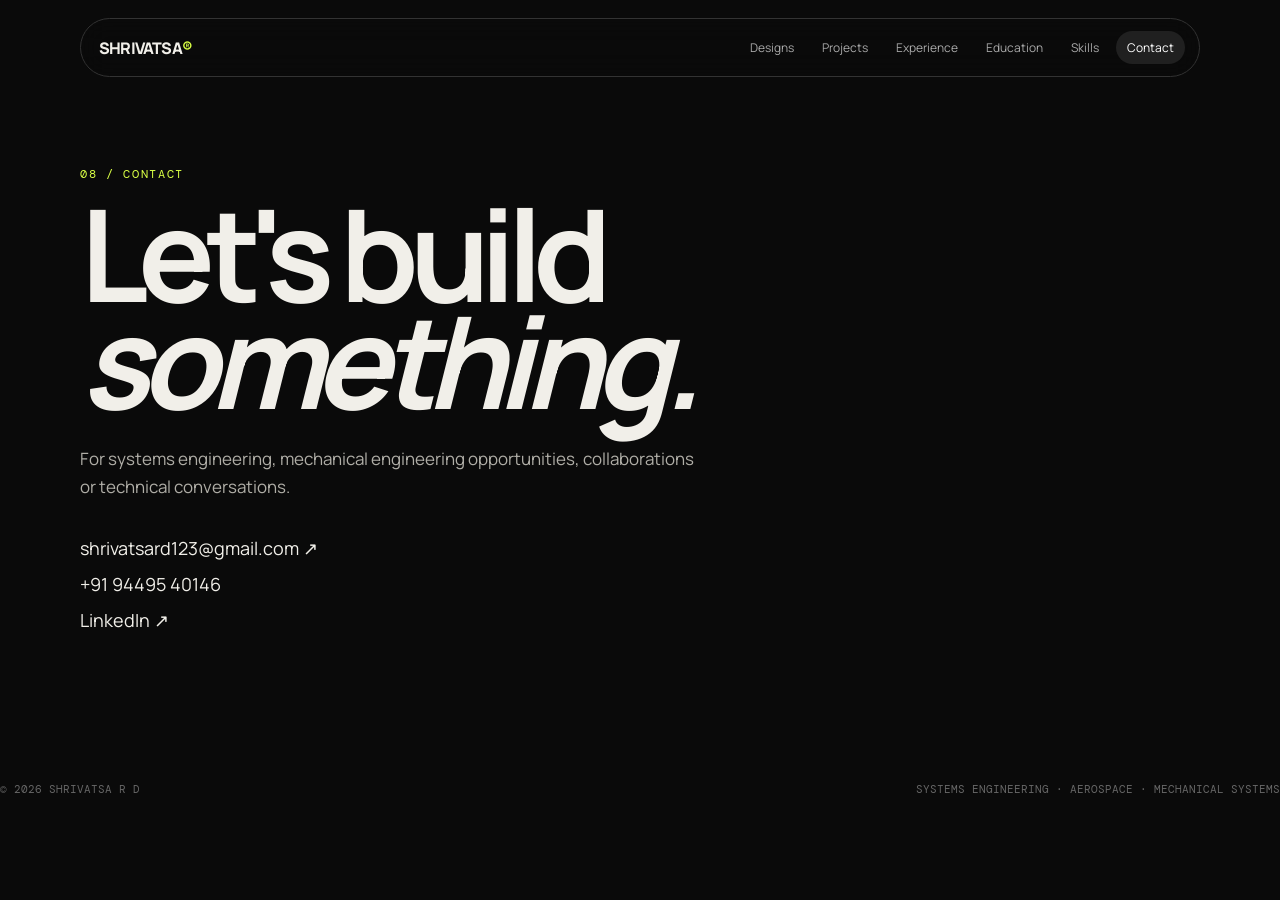
==== contact.html @ e2cd22c7 "Move portfolio files to repository root" ====
<!doctype html><html><head><meta charset="utf-8"><meta name="viewport" content="width=device-width,initial-scale=1"><title>Contact — Shrivatsa R D</title><link rel="stylesheet" href="css/style.css"></head><body><nav><a class="logo" href="index.html">SHRIVATSA<span>®</span></a><div class="links"><a href="designs.html">Designs</a><a href="projects.html">Projects</a><a href="experience.html">Experience</a><a href="education.html">Education</a><a href="skills.html">Skills</a><a href="contact.html">Contact</a></div></nav><main class="container"><section class="hero" style="min-height:78vh"><div><div class="kicker">08 / Contact</div><h1>Let's build<br><i>something.</i></h1><p>For systems engineering, mechanical engineering opportunities, collaborations or technical conversations.</p><div style="margin-top:35px;display:grid;gap:12px;font-size:18px"><a href="mailto:shrivatsard123@gmail.com">shrivatsard123@gmail.com ↗</a><a href="tel:+919449540146">+91 94495 40146</a><a href="https://www.linkedin.com/in/shrivatsa-rd-83b68a23a/" target="_blank">LinkedIn ↗</a></div></div></section></main><footer><span>© 2026 SHRIVATSA R D</span><span>SYSTEMS ENGINEERING · AEROSPACE · MECHANICAL SYSTEMS</span></footer><script src="js/main.js"></script></body></html>
---- css/style.css ----
@import url('https://fonts.googleapis.com/css2?family=DM+Mono:wght@300;400;500&family=Manrope:wght@400;500;600;700;800&display=swap');
:root{--bg:#0a0a0a;--fg:#f1efe9;--muted:#92908a;--line:#292929;--accent:#d9ff45}
*{box-sizing:border-box}html{scroll-behavior:smooth}body{margin:0;background:var(--bg);color:var(--fg);font-family:Manrope,Arial,sans-serif}a{color:inherit;text-decoration:none}img{max-width:100%;display:block}
nav{position:fixed;z-index:20;top:18px;left:50%;transform:translateX(-50%);width:min(1120px,calc(100% - 32px));display:flex;justify-content:space-between;align-items:center;padding:12px 14px 12px 18px;border:1px solid #333;background:#0a0a0acc;backdrop-filter:blur(14px);border-radius:999px}
.logo{font-weight:800;letter-spacing:-.05em}.logo span{color:var(--accent)}
.links{display:flex;gap:6px}.links a{font-size:12px;color:#aaa;padding:8px 11px;border-radius:999px}.links a:hover,.links a.active{background:#202020;color:#fff}
.container{width:min(1120px,calc(100% - 40px));margin:auto}.hero{min-height:92vh;display:grid;align-items:end;padding:150px 0 70px;position:relative;overflow:hidden}
.kicker{font:12px 'DM Mono',monospace;color:var(--accent);text-transform:uppercase;letter-spacing:.14em}.hero h1{font-size:clamp(56px,10vw,132px);line-height:.84;letter-spacing:-.075em;margin:18px 0 30px;max-width:1050px}.hero p{max-width:620px;color:#b0aea7;font-size:17px;line-height:1.65}
.grid2{display:grid;grid-template-columns:1.4fr .6fr;gap:80px}.section{padding:100px 0;border-top:1px solid var(--line)}.section h2{font-size:42px;letter-spacing:-.05em;margin:0 0 35px}.eyebrow{font:11px 'DM Mono';color:#777;text-transform:uppercase;letter-spacing:.15em}
.cards{display:grid;grid-template-columns:repeat(2,1fr);gap:14px}.card{border:1px solid var(--line);border-radius:24px;overflow:hidden;background:#101010;transition:.35s}.card:hover{transform:translateY(-7px);border-color:#555}.card .media{aspect-ratio:1.35;background:#161616;overflow:hidden}.card img{width:100%;height:100%;object-fit:cover;transition:.6s}.card:hover img{transform:scale(1.035)}.cardbody{padding:22px}.card h3{font-size:22px;margin:0 0 9px;letter-spacing:-.035em}.card p{margin:0;color:#85837d;font-size:13px;line-height:1.6}.tags{display:flex;flex-wrap:wrap;gap:7px;margin-top:16px}.tag{font:10px 'DM Mono';border:1px solid #333;padding:6px 8px;border-radius:999px;color:#aaa}
.list{display:grid;gap:0}.row{display:grid;grid-template-columns:170px 1fr;gap:30px;padding:28px 0;border-top:1px solid var(--line)}.row:first-child{border-top:0}.date{font:11px 'DM Mono';color:#777}.row h3{margin:0 0 8px;font-size:21px}.row h4{margin:0 0 15px;color:#aaa;font-weight:500}.row ul{margin:0;padding-left:18px;color:#9a9891;line-height:1.75;font-size:14px}
.skillgrid{display:grid;grid-template-columns:repeat(3,1fr);gap:1px;background:var(--line);border:1px solid var(--line)}.skill{background:var(--bg);padding:25px}.skill b{display:block;margin-bottom:8px}.skill small{color:#777}
footer{padding:80px 0 35px;color:#666;font:11px 'DM Mono';display:flex;justify-content:space-between}
.design-stage{position:relative;height:690px;margin-top:30px;overflow:hidden;border:1px solid var(--line);border-radius:30px;background:radial-gradient(circle at 50% 50%,#191919,#090909 65%)}.design-stage:before{content:"";position:absolute;inset:0;background-image:linear-gradient(#ffffff08 1px,transparent 1px),linear-gradient(90deg,#ffffff08 1px,transparent 1px);background-size:60px 60px;mask-image:linear-gradient(to bottom,transparent,#000 20%,#000 80%,transparent)}
.design-slide{position:absolute;inset:6%;display:flex;align-items:center;justify-content:center;opacity:0;transform:translateY(70px) scale(.86) rotate(-2deg);transition:opacity .7s,transform .8s}.design-slide.active{opacity:1;transform:translateY(0) scale(1) rotate(0)}.design-slide img{max-height:82%;max-width:86%;object-fit:contain;filter:drop-shadow(0 30px 40px #000)}.design-label{position:absolute;left:28px;bottom:25px;font:12px 'DM Mono';color:#888}.design-counter{position:absolute;right:28px;top:25px;font:11px 'DM Mono';color:#777}
.project-hero{padding:160px 0 70px}.project-hero h1{font-size:clamp(45px,7vw,90px);line-height:.9;letter-spacing:-.065em;max-width:900px;margin:15px 0}.meta{display:flex;gap:9px;flex-wrap:wrap;margin:25px 0}.project-content{display:grid;grid-template-columns:1fr 1.6fr;gap:80px;padding-bottom:100px}.project-content .copy{color:#a5a29b;line-height:1.8;font-size:15px}.project-content h2{color:#fff;font-size:14px;text-transform:uppercase;letter-spacing:.1em;margin-top:38px}.project-images{display:grid;gap:14px}.project-images img{width:100%;border-radius:18px;background:#111}
.back{font:11px 'DM Mono';color:#777}.metric{font-size:38px;letter-spacing:-.05em;color:var(--accent);font-weight:700}.metriclabel{font-size:12px;color:#777;margin-top:4px}
@media(max-width:760px){nav{top:10px}.links a{display:none}.links a:nth-child(2),.links a:nth-child(4){display:block}.hero{min-height:82vh;padding-top:120px}.hero h1{font-size:64px}.grid2,.project-content{grid-template-columns:1fr;gap:35px}.cards{grid-template-columns:1fr}.row{grid-template-columns:1fr;gap:8px}.skillgrid{grid-template-columns:1fr 1fr}.design-stage{height:500px}footer{display:block;line-height:2}.section{padding:70px 0}}

/* Home hub */
.home-hub{width:min(1180px,calc(100% - 40px))}.home-intro{min-height:88vh;padding:170px 0 75px;display:flex;flex-direction:column;justify-content:flex-end}.home-intro h1{font-size:clamp(76px,13vw,175px);line-height:.78;letter-spacing:-.09em;margin:22px 0 35px}.home-intro h1 i{font-weight:400}.home-intro p{max-width:590px;color:#aaa;font-size:17px;line-height:1.65;margin:0}.scroll-note{margin-top:65px;font:10px 'DM Mono';letter-spacing:.16em;color:#777}.scroll-note span{color:var(--accent);font-size:17px;margin-left:8px}.hub-section{padding:90px 0 120px;border-top:1px solid var(--line)}.hub-heading{display:flex;justify-content:space-between;align-items:center;margin-bottom:22px}.hub-caption{font:10px 'DM Mono';color:#555;text-transform:uppercase;letter-spacing:.12em}.hub-grid{display:grid;grid-template-columns:repeat(2,1fr);gap:12px}.hub-card{min-height:285px;border:1px solid var(--line);border-radius:26px;background:#0e0e0e;padding:25px;display:flex;flex-direction:column;justify-content:space-between;position:relative;overflow:hidden;transition:transform .45s cubic-bezier(.2,.8,.2,1),border-color .3s,background .3s}.hub-card:hover{transform:translateY(-7px);border-color:#505050;background:#141414}.hub-card::after{content:"";position:absolute;width:190px;height:190px;border-radius:50%;right:-75px;bottom:-85px;background:var(--accent);opacity:0;filter:blur(35px);transition:.5s}.hub-card:hover::after{opacity:.08}.hub-card-large{grid-row:span 2;min-height:582px}.hub-index{font:10px 'DM Mono';color:#555}.hub-label{font:10px 'DM Mono';color:var(--accent);text-transform:uppercase;letter-spacing:.13em}.hub-card h2{font-size:clamp(35px,4.4vw,62px);line-height:.9;letter-spacing:-.06em;margin:12px 0 18px}.hub-card h2 i{font-weight:400}.hub-card p{max-width:330px;color:#777;font-size:13px;line-height:1.6;margin:0}.hub-arrow{position:absolute;right:24px;bottom:21px;font-size:24px;color:#666;transition:.3s}.hub-card:hover .hub-arrow{color:var(--accent);transform:translate(3px,-3px)}.hub-design{background:linear-gradient(145deg,#101010,#0b0b0b)}.hub-contact{background:#111}.home-end{display:flex;justify-content:space-between;padding:25px 0 45px;border-top:1px solid var(--line);font:10px 'DM Mono';color:#555;letter-spacing:.08em}
@media(max-width:760px){.profile-snapshot{grid-template-columns:1fr 1fr}.snapshot-item:nth-child(2){border-right:0}.snapshot-item:nth-child(3){border-top:1px solid var(--line)}.snapshot-item:nth-child(4){border-top:1px solid var(--line)}.snapshot-item.age-readout{border-left:1px solid var(--line);}.home-intro{min-height:80vh;padding-top:120px}.home-intro h1{font-size:76px}.home-intro p{font-size:15px}.hub-grid{grid-template-columns:1fr}.hub-card-large{grid-row:auto;min-height:400px}.hub-card{min-height:250px}.home-end{display:block;line-height:2}.home-end span{display:block}}

/* Systems-oriented home / profile */
.home-intro{min-height:100vh;padding:150px 0 85px;display:grid;grid-template-columns:minmax(300px,.72fr) minmax(0,1.28fr);gap:70px;align-items:end;position:relative;overflow:hidden}
.intro-visual{position:relative;align-self:stretch;display:flex;align-items:flex-end;justify-content:center;padding-bottom:8px}.portrait-frame{width:min(390px,100%);aspect-ratio:4/5;overflow:hidden;border-radius:190px 190px 24px 24px;border:1px solid #333;background:#121212;box-shadow:0 35px 100px #000;transform:rotate(-2deg);position:relative}.portrait-frame:after{content:"";position:absolute;inset:0;background:linear-gradient(145deg,transparent 45%,#d9ff4512);pointer-events:none}.portrait-frame img{width:100%;height:100%;object-fit:cover;object-position:center 35%;filter:saturate(.82) contrast(1.05)}.portrait-note{position:absolute;bottom:2px;right:8%;font:10px 'DM Mono';letter-spacing:.15em;color:#666;transform:rotate(-2deg)}
.intro-copy{padding-bottom:10px}.home-intro h1{font-size:clamp(72px,10vw,150px);line-height:.79;letter-spacing:-.09em;margin:20px 0 30px}.home-intro h1 i{font-weight:400}.intro-lead{max-width:700px!important;color:#d2d0ca!important;font-size:20px!important;line-height:1.55!important;margin:0 0 18px!important}.intro-detail{max-width:690px;color:#85837d;font-size:14px;line-height:1.8;margin:0}.intro-meta{display:flex;gap:22px;flex-wrap:wrap;margin-top:34px;font:10px 'DM Mono';letter-spacing:.12em;color:#5e5c57}.intro-meta span:first-child{color:var(--accent)}
.page-intro{color:#999;max-width:680px;line-height:1.75;font-size:15px}.hub-section{padding-top:70px}.hub-card-large{background:linear-gradient(135deg,#111,#0c0c0c)}

/* NH90 interactive case study */
.nh90-feature{display:grid;grid-template-columns:.82fr 1.18fr;gap:55px;align-items:stretch;padding-bottom:95px}.nh90-copy{padding:25px 0}.nh90-copy h2{font-size:clamp(34px,4vw,58px);line-height:.98;letter-spacing:-.055em;margin:18px 0 25px}.nh90-copy p{color:#999;line-height:1.8;font-size:15px}.nh90-copy strong{color:#ddd;font-weight:600}.nh90-statrow{display:grid;grid-template-columns:repeat(3,1fr);gap:1px;margin-top:38px;border:1px solid var(--line);background:var(--line)}.nh90-statrow div{background:#0c0c0c;padding:18px}.nh90-statrow b{display:block;font:20px 'DM Mono';color:var(--accent);margin-bottom:7px}.nh90-statrow span{font-size:10px;color:#666;text-transform:uppercase;letter-spacing:.08em}
.nh90-gallery{position:relative;min-height:620px;border:1px solid #292929;border-radius:28px;background:radial-gradient(circle at 50% 45%,#1b1b1b,#090909 68%);overflow:hidden}.nh90-gallery:before{content:"";position:absolute;inset:0;background-image:linear-gradient(#ffffff08 1px,transparent 1px),linear-gradient(90deg,#ffffff08 1px,transparent 1px);background-size:55px 55px;mask-image:linear-gradient(to bottom,transparent,#000 18%,#000 82%,transparent)}.gallery-track{position:absolute;inset:0}.gallery-slide{position:absolute;inset:45px 50px 75px;display:flex;align-items:center;justify-content:center;opacity:0;transform:translateX(50px) scale(.94);transition:opacity .45s ease,transform .55s cubic-bezier(.2,.8,.2,1);pointer-events:none;margin:0}.gallery-slide.active{opacity:1;transform:translateX(0) scale(1);pointer-events:auto}.gallery-slide img{max-width:100%;max-height:100%;width:auto;height:auto;object-fit:contain;filter:drop-shadow(0 30px 35px #000)}.gallery-prev,.gallery-next{position:absolute;top:50%;transform:translateY(-50%);width:44px;height:44px;border:1px solid #3a3a3a;border-radius:50%;background:#0d0d0ddd;color:#eee;cursor:pointer;font-size:18px;z-index:3}.gallery-prev{left:18px}.gallery-next{right:18px}.gallery-prev:hover,.gallery-next:hover{border-color:#aaa;color:var(--accent)}.gallery-ui{position:absolute;left:24px;right:24px;bottom:20px;display:flex;justify-content:space-between;align-items:center;z-index:4}.gallery-count{font:10px 'DM Mono';color:#777}.gallery-dots{display:flex;gap:6px}.gallery-dots button{width:28px;height:3px;border:0;background:#333;padding:0;cursor:pointer}.gallery-dots button.active{background:var(--accent)}
.nh90-detail-grid{display:grid;grid-template-columns:.75fr 1.25fr;gap:90px}.nh90-detail-grid h2{font-size:clamp(32px,4vw,52px);line-height:1;letter-spacing:-.055em}.detail-copy{display:grid;grid-template-columns:1fr 1fr;gap:38px 45px}.detail-block{border-top:1px solid var(--line);padding-top:17px}.detail-block span{font:10px 'DM Mono';color:var(--accent);letter-spacing:.12em}.detail-block p{color:#888;font-size:13px;line-height:1.75;margin:12px 0 0}.process-flow{display:flex;align-items:center;justify-content:space-between;gap:12px;flex-wrap:wrap;margin-top:30px;padding:24px;border:1px solid var(--line);border-radius:18px;background:#0d0d0d;font:11px 'DM Mono';color:#999}.process-flow i{color:var(--accent);font-style:normal}.process-flow span{white-space:nowrap}

/* Design archive + modal */
.design-grid{display:grid;grid-template-columns:repeat(2,1fr);gap:14px;padding-bottom:100px}.design-card{appearance:none;text-align:left;color:inherit;font:inherit;border:1px solid var(--line);border-radius:26px;overflow:hidden;background:#0e0e0e;padding:0;cursor:pointer;position:relative;min-height:470px;display:flex;flex-direction:column;justify-content:flex-end;transition:transform .45s cubic-bezier(.2,.8,.2,1),border-color .3s}.design-card:hover{transform:translateY(-8px);border-color:#555}.design-card-wide{grid-column:1/-1;min-height:570px}.design-card img{position:absolute;inset:0;width:100%;height:100%;object-fit:contain;padding:25px;transition:transform .7s cubic-bezier(.2,.8,.2,1),filter .5s}.design-card:after{content:"";position:absolute;inset:45% 0 0;background:linear-gradient(transparent,#070707 80%)}.design-card:hover img{transform:scale(1.04) rotate(-1deg);filter:drop-shadow(0 25px 25px #000)}.design-card>div,.design-card>b,.design-no{position:relative;z-index:2}.design-card>div{padding:28px}.design-card>div span{font:10px 'DM Mono';color:var(--accent);letter-spacing:.12em}.design-card h2{font-size:clamp(28px,4vw,48px);line-height:.95;letter-spacing:-.06em;margin:10px 0 8px}.design-card p{margin:0;color:#777;font-size:12px}.design-card>b{position:absolute;right:25px;bottom:29px;font:10px 'DM Mono';color:#aaa}.design-no{position:absolute;left:25px;top:22px;font:10px 'DM Mono';color:#666}
.design-modal{position:fixed;inset:0;z-index:50;display:none;align-items:center;justify-content:center;padding:24px}.design-modal.open{display:flex}.modal-backdrop{position:absolute;inset:0;background:#000c;backdrop-filter:blur(18px)}.modal-panel{position:relative;z-index:2;width:min(1200px,100%);height:min(760px,90vh);display:grid;grid-template-columns:.42fr 1.58fr;border:1px solid #333;border-radius:30px;background:#0b0b0b;overflow:hidden;box-shadow:0 40px 120px #000}.modal-copy{padding:45px;display:flex;flex-direction:column;justify-content:flex-end;border-right:1px solid var(--line)}.modal-copy h2{font-size:clamp(35px,4vw,62px);line-height:.9;letter-spacing:-.06em;margin:12px 0 20px}.modal-copy p{color:#888;line-height:1.7;font-size:13px;margin:0 0 35px}.modal-count{font:11px 'DM Mono';color:#666}.modal-gallery{position:relative;display:flex;align-items:center;justify-content:center;background:radial-gradient(circle at center,#1a1a1a,#080808 70%);overflow:hidden}.modal-gallery img{max-width:88%;max-height:82%;object-fit:contain;filter:drop-shadow(0 35px 45px #000);transition:opacity .25s,transform .35s}.modal-prev,.modal-next{position:absolute;top:50%;transform:translateY(-50%);width:48px;height:48px;border-radius:50%;border:1px solid #444;background:#0b0b0dcc;color:#fff;font-size:18px;cursor:pointer}.modal-prev{left:22px}.modal-next{right:22px}.modal-prev:hover,.modal-next:hover{border-color:var(--accent);color:var(--accent)}.modal-close{position:absolute;right:18px;top:14px;z-index:4;background:none;border:0;color:#777;font-size:30px;cursor:pointer}.modal-close:hover{color:#fff}
@media(max-width:850px){.home-intro{grid-template-columns:1fr;gap:38px;padding-top:125px}.intro-visual{order:2;min-height:420px}.portrait-frame{width:min(330px,80%)}.intro-copy{order:1}.intro-lead{font-size:17px!important}.nh90-feature,.nh90-detail-grid{grid-template-columns:1fr;gap:35px}.nh90-gallery{min-height:500px}.detail-copy{grid-template-columns:1fr}.design-grid{grid-template-columns:1fr}.design-card-wide{grid-column:auto}.modal-panel{grid-template-columns:1fr;height:88vh}.modal-copy{padding:28px;border-right:0;border-bottom:1px solid var(--line);min-height:210px}.modal-gallery{min-height:0}.modal-copy p{margin-bottom:18px}}
@media(max-width:560px){.profile-snapshot{grid-template-columns:1fr}.snapshot-item,.snapshot-item.age-readout{border-right:0;border-top:1px solid var(--line);padding:18px 20px}.snapshot-item:first-child{border-top:0}.home-intro{padding-top:105px}.intro-visual{min-height:340px}.portrait-frame{width:78%}.intro-meta{gap:10px 15px}.nh90-statrow{grid-template-columns:1fr}.nh90-gallery{min-height:390px}.gallery-slide{inset:35px 35px 60px}.gallery-prev,.gallery-next{width:38px;height:38px}.process-flow{justify-content:flex-start}.process-flow i{display:none}.process-flow span{margin-right:8px}.design-card{min-height:400px}.design-card-wide{min-height:440px}}

.cert-link{color:var(--accent);font:10px "DM Mono";text-transform:uppercase;letter-spacing:.08em;margin-left:4px}.cert-link:hover{text-decoration:underline}

.age-readout{display:inline-grid;grid-template-columns:auto auto;grid-template-rows:auto auto;column-gap:9px;align-items:end;margin-left:auto;padding-left:18px;border-left:1px solid var(--line);min-width:170px}.age-readout small{grid-column:1/3;color:#666;font:9px 'DM Mono';letter-spacing:.16em;margin-bottom:4px}.age-readout strong{font:500 clamp(17px,2vw,25px) 'DM Mono';letter-spacing:-.04em;color:#f1f1ed;font-variant-numeric:tabular-nums}.age-readout em{font:normal 10px 'DM Mono';color:#666;margin-bottom:3px}.age-readout strong{transition:opacity .2s ease}.live-age-tick{opacity:.72}@media(max-width:760px){.age-readout{margin-left:0;width:100%;padding-left:0;border-left:0;border-top:1px solid var(--line);padding-top:14px;margin-top:4px;min-width:0}}

/* Experience redesign */
.experience-timeline{display:grid;gap:18px}.experience-card{border:1px solid var(--line);border-radius:26px;background:#0e0e0e;padding:26px;position:relative;overflow:hidden}.experience-card:before{content:"";position:absolute;left:0;top:0;bottom:0;width:2px;background:linear-gradient(var(--accent),transparent);opacity:.7}.experience-head{display:flex;align-items:center;justify-content:space-between;gap:25px;border-bottom:1px solid var(--line);padding-bottom:22px;margin-bottom:25px}.company-logo{width:170px;height:62px;border:1px solid #242424;border-radius:14px;background:#f5f5f2;padding:9px 13px;display:flex;align-items:center;justify-content:center;overflow:hidden}.company-logo img{max-height:100%;max-width:100%;object-fit:contain}.company-logo.pas-logo{background:#fff}.company-logo.toyota-logo{background:#f7f7f5}.experience-head .date{font-size:10px;color:#777;letter-spacing:.1em}.experience-main{display:grid;grid-template-columns:minmax(0,1.45fr) minmax(260px,.55fr);gap:45px}.experience-main h2{font-size:clamp(28px,3.2vw,46px);line-height:.98;letter-spacing:-.055em;margin:10px 0 10px}.experience-main h4{margin:0 0 20px;color:#aaa;font-weight:500}.experience-main ul{margin:0;padding-left:18px;color:#92908a;line-height:1.8;font-size:14px}.experience-links{border-left:1px solid var(--line);padding-left:25px;display:flex;flex-direction:column;align-items:stretch}.link-label{font:9px 'DM Mono';color:#555;letter-spacing:.15em;text-transform:uppercase;margin:4px 0 10px}.linked-project{display:flex;justify-content:space-between;gap:15px;border:1px solid #292929;border-radius:14px;padding:14px;color:#ddd;font-size:12px;line-height:1.45;transition:.3s;background:#111}.linked-project:hover{border-color:#555;transform:translateX(3px)}.linked-project b{color:var(--accent);font-size:15px}.linked-skills{display:flex;flex-wrap:wrap;gap:7px}.linked-skills a{font:9px 'DM Mono';border:1px solid #303030;border-radius:999px;padding:7px 9px;color:#999;transition:.25s}.linked-skills a:hover{border-color:var(--accent);color:var(--accent)}

/* Skills redesign */
.skill-flow{display:grid;grid-template-columns:1fr auto 1fr auto 1fr auto 1fr auto 1fr;gap:10px;align-items:stretch}.skill-flow>div{border:1px solid var(--line);border-radius:18px;background:#0e0e0e;padding:19px;min-height:145px;display:flex;flex-direction:column;justify-content:space-between}.skill-flow span,.cluster-no{font:9px 'DM Mono';color:var(--accent);letter-spacing:.12em}.skill-flow b{font-size:17px;letter-spacing:-.03em}.skill-flow small{color:#777;font-size:11px;line-height:1.5}.skill-flow>i{font:18px 'DM Mono';color:#444;align-self:center;font-style:normal}.skill-layout{display:grid;grid-template-columns:.55fr 1.45fr;gap:70px}.skill-layout h2{font-size:clamp(38px,4vw,60px);line-height:.92;margin-top:18px}.skill-intro{color:#777;line-height:1.75;font-size:13px}.skill-matrix{display:grid;grid-template-columns:repeat(2,1fr);gap:12px}.skill-cluster{border:1px solid var(--line);border-radius:22px;padding:24px;background:#0e0e0e;min-height:230px;transition:.3s;position:relative;overflow:hidden}.skill-cluster:hover{transform:translateY(-4px);border-color:#444}.skill-cluster:after{content:"";position:absolute;width:130px;height:130px;right:-70px;top:-70px;border-radius:50%;background:var(--accent);filter:blur(35px);opacity:.05}.skill-cluster h3{font-size:22px;letter-spacing:-.04em;margin:28px 0 10px}.skill-cluster p{color:#777;font-size:12px;line-height:1.7;margin:0}.skill-cluster .tags{margin-top:22px}.skill-cluster .tag{transition:.25s}.skill-cluster .tag:hover{border-color:var(--accent);color:var(--accent)}.tool-wall{display:flex;flex-wrap:wrap;gap:10px}.tool-wall span{border:1px solid #292929;border-radius:999px;padding:13px 16px;color:#aaa;font:11px 'DM Mono';background:#0d0d0d;transition:.25s}.tool-wall span:hover{color:#fff;border-color:#555;transform:translateY(-2px)}.soft-grid{display:grid;grid-template-columns:1fr 1fr;gap:14px}.soft-grid>div{border-top:1px solid var(--line);padding-top:16px}.soft-grid b{font-size:14px}.soft-grid p{color:#777;font-size:12px;line-height:1.7;margin:8px 0 0}
@media(max-width:980px){.experience-main{grid-template-columns:1fr}.experience-links{border-left:0;border-top:1px solid var(--line);padding:22px 0 0}.skill-flow{grid-template-columns:1fr 1fr;gap:12px}.skill-flow>i{display:none}.skill-layout{grid-template-columns:1fr;gap:40px}}
@media(max-width:760px){.experience-card{padding:20px}.experience-head{align-items:flex-start;flex-direction:column}.company-logo{width:150px}.skill-matrix{grid-template-columns:1fr}.soft-grid{grid-template-columns:1fr}.skill-flow{grid-template-columns:1fr}}
.life-entry{padding-top:70px}.life-entry .row{border:1px solid #292929;border-radius:22px;padding:28px 30px;background:#0e0e0e;transition:.3s}.life-entry .row:hover{border-color:#444;transform:translateY(-3px)}.life-entry .row h3{font-size:28px}.life-entry .row h4{color:#aaa}

/* Homepage profile snapshot */
.profile-snapshot{display:grid;grid-template-columns:1fr 1.18fr 1.32fr .92fr;margin-top:45px;border-top:1px solid var(--line);border-bottom:1px solid var(--line);min-width:0}
.snapshot-item{min-width:0;padding:22px 22px 20px;border-right:1px solid var(--line);display:flex;flex-direction:column;justify-content:center;gap:6px}
.snapshot-item:first-child{padding-left:22px}
.snapshot-item:last-child{border-right:0}
.snapshot-item small{font:9px 'DM Mono';letter-spacing:.16em;color:#666}
.snapshot-item strong{font:500 16px 'DM Mono';letter-spacing:.02em;color:var(--accent);line-height:1.25}
.snapshot-item span{font:9px 'DM Mono';letter-spacing:.09em;color:#666;line-height:1.4}
.snapshot-item.age-readout{display:flex;min-width:0;margin:0;padding:22px 18px 20px;border-left:0;border-top:0;border-right:0;grid-template-columns:none;grid-template-rows:none;align-items:flex-start;gap:6px}
.snapshot-item.age-readout strong{font-size:clamp(17px,1.85vw,25px);letter-spacing:-.035em;color:var(--accent);font-variant-numeric:tabular-nums;white-space:nowrap}
.snapshot-item.age-readout span{align-self:flex-end;margin-top:-1px}

/* Project cover imagery */
.project-cover{aspect-ratio:1.55!important;background:#111;overflow:hidden;position:relative}
.project-cover img{width:100%;height:100%;object-fit:contain!important;padding:22px;transition:transform .6s ease,filter .45s ease}
.card:hover .project-cover img{transform:scale(1.035);filter:brightness(1.06)}
.project-cover-data{display:flex;align-items:flex-end;background:radial-gradient(circle at 75% 20%,#d9ff4510,transparent 35%),linear-gradient(145deg,#151515,#0a0a0a)}
.data-cover{padding:28px;display:flex;flex-direction:column;gap:10px}
.data-cover span,.data-cover i{font:9px 'DM Mono';letter-spacing:.15em;color:#777;font-style:normal}
.data-cover strong{font-size:clamp(30px,4vw,54px);line-height:.86;letter-spacing:-.06em;color:#f1f1ed}
.data-cover i{color:var(--accent)}

@media(max-width:760px){.profile-snapshot{grid-template-columns:1fr 1fr}.snapshot-item:nth-child(2){border-right:0}.snapshot-item:nth-child(3){border-top:1px solid var(--line)}.snapshot-item:nth-child(4){border-top:1px solid var(--line);border-left:1px solid var(--line)}.snapshot-item.age-readout{border-left:0;}.project-cover{aspect-ratio:1.35!important}.project-cover img{padding:16px}}
@media(max-width:560px){.profile-snapshot{grid-template-columns:1fr}.snapshot-item,.snapshot-item.age-readout{border-right:0!important;border-left:0!important;border-top:1px solid var(--line);padding:18px 20px}.snapshot-item:first-child{border-top:0}.project-cover{aspect-ratio:1.25!important}.project-cover img{padding:12px}}
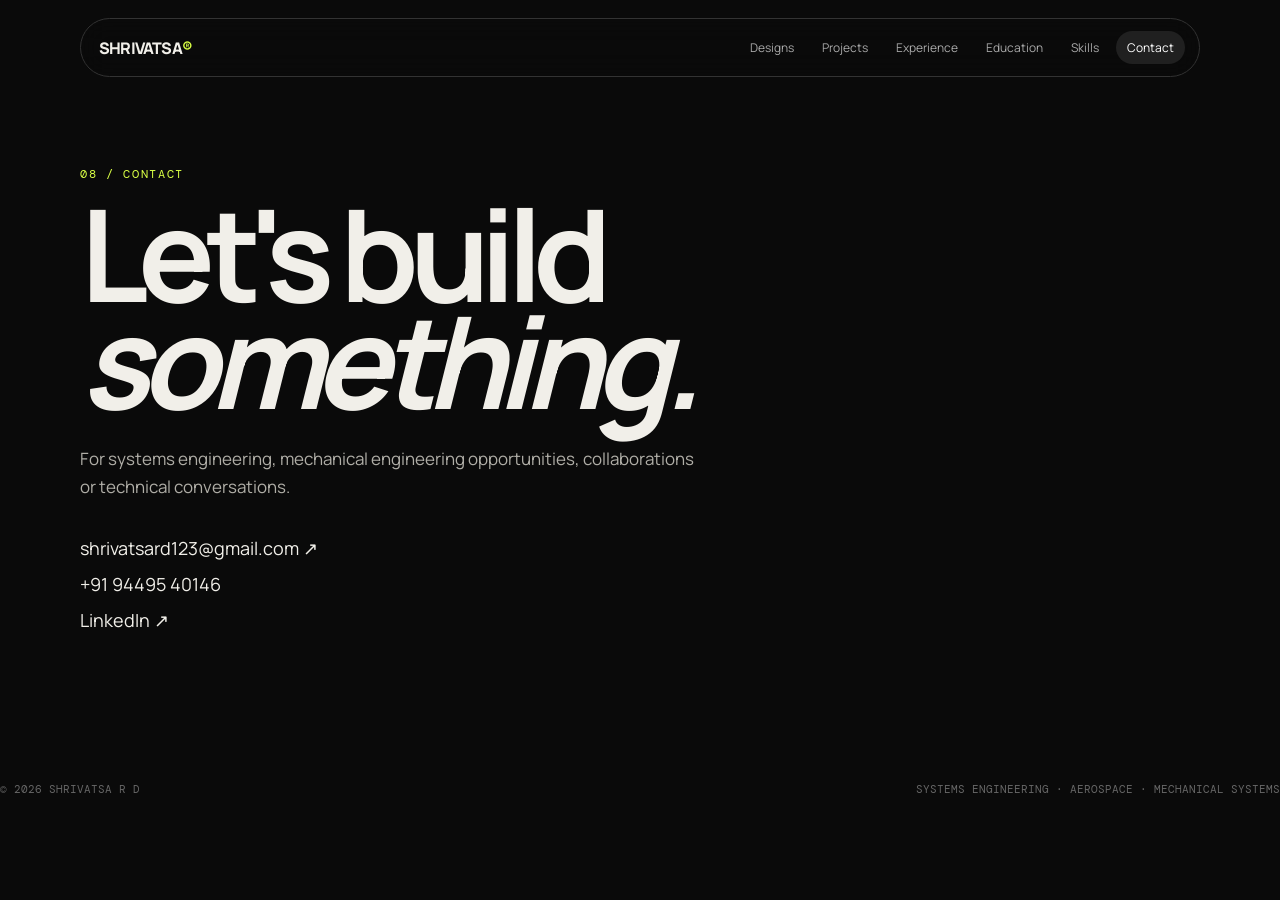
==== commit 68c23296: "version update with google tracking" ====
--- a/contact.html
+++ b/contact.html
@@ -1 +1,10 @@
-<!doctype html><html><head><meta charset="utf-8"><meta name="viewport" content="width=device-width,initial-scale=1"><title>Contact — Shrivatsa R D</title><link rel="stylesheet" href="css/style.css"></head><body><nav><a class="logo" href="index.html">SHRIVATSA<span>®</span></a><div class="links"><a href="designs.html">Designs</a><a href="projects.html">Projects</a><a href="experience.html">Experience</a><a href="education.html">Education</a><a href="skills.html">Skills</a><a href="contact.html">Contact</a></div></nav><main class="container"><section class="hero" style="min-height:78vh"><div><div class="kicker">08 / Contact</div><h1>Let's build<br><i>something.</i></h1><p>For systems engineering, mechanical engineering opportunities, collaborations or technical conversations.</p><div style="margin-top:35px;display:grid;gap:12px;font-size:18px"><a href="mailto:shrivatsard123@gmail.com">shrivatsard123@gmail.com ↗</a><a href="tel:+919449540146">+91 94495 40146</a><a href="https://www.linkedin.com/in/shrivatsa-rd-83b68a23a/" target="_blank">LinkedIn ↗</a></div></div></section></main><footer><span>© 2026 SHRIVATSA R D</span><span>SYSTEMS ENGINEERING · AEROSPACE · MECHANICAL SYSTEMS</span></footer><script src="js/main.js"></script></body></html>+<!doctype html><html><head><meta charset="utf-8"><meta name="viewport" content="width=device-width,initial-scale=1"><title>Contact — Shrivatsa R D</title><link rel="stylesheet" href="css/style.css"><!-- Google tag (gtag.js) -->
+<script async src="https://www.googletagmanager.com/gtag/js?id=G-2WK6SM6V4Y"></script>
+<script>
+  window.dataLayer = window.dataLayer || [];
+  function gtag(){dataLayer.push(arguments);}
+  gtag('js', new Date());
+
+  gtag('config', 'G-2WK6SM6V4Y');
+</script>
+</head><body><nav><a class="logo" href="index.html">SHRIVATSA<span>®</span></a><div class="links"><a href="designs.html">Designs</a><a href="projects.html">Projects</a><a href="experience.html">Experience</a><a href="education.html">Education</a><a href="skills.html">Skills</a><a href="contact.html">Contact</a></div></nav><main class="container"><section class="hero" style="min-height:78vh"><div><div class="kicker">08 / Contact</div><h1>Let's build<br><i>something.</i></h1><p>For systems engineering, mechanical engineering opportunities, collaborations or technical conversations.</p><div style="margin-top:35px;display:grid;gap:12px;font-size:18px"><a href="mailto:shrivatsard123@gmail.com">shrivatsard123@gmail.com ↗</a><a href="tel:+919449540146">+91 94495 40146</a><a href="https://www.linkedin.com/in/shrivatsa-rd-83b68a23a/" target="_blank">LinkedIn ↗</a></div></div></section></main><footer><span>© 2026 SHRIVATSA R D</span><span>SYSTEMS ENGINEERING · AEROSPACE · MECHANICAL SYSTEMS</span></footer><script src="js/main.js"></script></body></html>
--- a/css/style.css
+++ b/css/style.css
@@ -8,7 +8,7 @@
 .container{width:min(1120px,calc(100% - 40px));margin:auto}.hero{min-height:92vh;display:grid;align-items:end;padding:150px 0 70px;position:relative;overflow:hidden}
 .kicker{font:12px 'DM Mono',monospace;color:var(--accent);text-transform:uppercase;letter-spacing:.14em}.hero h1{font-size:clamp(56px,10vw,132px);line-height:.84;letter-spacing:-.075em;margin:18px 0 30px;max-width:1050px}.hero p{max-width:620px;color:#b0aea7;font-size:17px;line-height:1.65}
 .grid2{display:grid;grid-template-columns:1.4fr .6fr;gap:80px}.section{padding:100px 0;border-top:1px solid var(--line)}.section h2{font-size:42px;letter-spacing:-.05em;margin:0 0 35px}.eyebrow{font:11px 'DM Mono';color:#777;text-transform:uppercase;letter-spacing:.15em}
-.cards{display:grid;grid-template-columns:repeat(2,1fr);gap:14px}.card{border:1px solid var(--line);border-radius:24px;overflow:hidden;background:#101010;transition:.35s}.card:hover{transform:translateY(-7px);border-color:#555}.card .media{aspect-ratio:1.35;background:#161616;overflow:hidden}.card img{width:100%;height:100%;object-fit:cover;transition:.6s}.card:hover img{transform:scale(1.035)}.cardbody{padding:22px}.card h3{font-size:22px;margin:0 0 9px;letter-spacing:-.035em}.card p{margin:0;color:#85837d;font-size:13px;line-height:1.6}.tags{display:flex;flex-wrap:wrap;gap:7px;margin-top:16px}.tag{font:10px 'DM Mono';border:1px solid #333;padding:6px 8px;border-radius:999px;color:#aaa}
+.cards{display:grid;grid-template-columns:repeat(2,1fr);gap:14px}.card{border:1px solid var(--line);border-radius:24px;overflow:hidden;background:#101010;transition:.35s}.card:hover{transform:translateY(-7px);border-color:#555}.card .media{aspect-ratio:1.35;background:#161616;overflow:hidden}.card img{width:100%;height:100%;object-fit:cover;transition:.6s}.card:hover img{transform:scale(1.035)}.project-cards .project-card{display:flex;flex-direction:column}.project-cards .project-cover{height:250px;aspect-ratio:auto;border-bottom:1px solid var(--line);background:#0b0b0b;display:flex;align-items:center;justify-content:center;overflow:hidden}.project-cards .project-cover img{width:100%;height:100%;object-fit:contain;padding:0;transition:transform .6s}.project-cards .project-card:hover .project-cover img{transform:scale(1.025)}.project-cards .fault-cover{padding:0}.project-cards .fault-cover svg{width:100%;height:100%;display:block}.project-cards .cardbody{flex:1}.cardbody{padding:22px}.card h3{font-size:22px;margin:0 0 9px;letter-spacing:-.035em}.card p{margin:0;color:#85837d;font-size:13px;line-height:1.6}.tags{display:flex;flex-wrap:wrap;gap:7px;margin-top:16px}.tag{font:10px 'DM Mono';border:1px solid #333;padding:6px 8px;border-radius:999px;color:#aaa}
 .list{display:grid;gap:0}.row{display:grid;grid-template-columns:170px 1fr;gap:30px;padding:28px 0;border-top:1px solid var(--line)}.row:first-child{border-top:0}.date{font:11px 'DM Mono';color:#777}.row h3{margin:0 0 8px;font-size:21px}.row h4{margin:0 0 15px;color:#aaa;font-weight:500}.row ul{margin:0;padding-left:18px;color:#9a9891;line-height:1.75;font-size:14px}
 .skillgrid{display:grid;grid-template-columns:repeat(3,1fr);gap:1px;background:var(--line);border:1px solid var(--line)}.skill{background:var(--bg);padding:25px}.skill b{display:block;margin-bottom:8px}.skill small{color:#777}
 footer{padding:80px 0 35px;color:#666;font:11px 'DM Mono';display:flex;justify-content:space-between}
@@ -20,7 +20,7 @@
 
 /* Home hub */
 .home-hub{width:min(1180px,calc(100% - 40px))}.home-intro{min-height:88vh;padding:170px 0 75px;display:flex;flex-direction:column;justify-content:flex-end}.home-intro h1{font-size:clamp(76px,13vw,175px);line-height:.78;letter-spacing:-.09em;margin:22px 0 35px}.home-intro h1 i{font-weight:400}.home-intro p{max-width:590px;color:#aaa;font-size:17px;line-height:1.65;margin:0}.scroll-note{margin-top:65px;font:10px 'DM Mono';letter-spacing:.16em;color:#777}.scroll-note span{color:var(--accent);font-size:17px;margin-left:8px}.hub-section{padding:90px 0 120px;border-top:1px solid var(--line)}.hub-heading{display:flex;justify-content:space-between;align-items:center;margin-bottom:22px}.hub-caption{font:10px 'DM Mono';color:#555;text-transform:uppercase;letter-spacing:.12em}.hub-grid{display:grid;grid-template-columns:repeat(2,1fr);gap:12px}.hub-card{min-height:285px;border:1px solid var(--line);border-radius:26px;background:#0e0e0e;padding:25px;display:flex;flex-direction:column;justify-content:space-between;position:relative;overflow:hidden;transition:transform .45s cubic-bezier(.2,.8,.2,1),border-color .3s,background .3s}.hub-card:hover{transform:translateY(-7px);border-color:#505050;background:#141414}.hub-card::after{content:"";position:absolute;width:190px;height:190px;border-radius:50%;right:-75px;bottom:-85px;background:var(--accent);opacity:0;filter:blur(35px);transition:.5s}.hub-card:hover::after{opacity:.08}.hub-card-large{grid-row:span 2;min-height:582px}.hub-index{font:10px 'DM Mono';color:#555}.hub-label{font:10px 'DM Mono';color:var(--accent);text-transform:uppercase;letter-spacing:.13em}.hub-card h2{font-size:clamp(35px,4.4vw,62px);line-height:.9;letter-spacing:-.06em;margin:12px 0 18px}.hub-card h2 i{font-weight:400}.hub-card p{max-width:330px;color:#777;font-size:13px;line-height:1.6;margin:0}.hub-arrow{position:absolute;right:24px;bottom:21px;font-size:24px;color:#666;transition:.3s}.hub-card:hover .hub-arrow{color:var(--accent);transform:translate(3px,-3px)}.hub-design{background:linear-gradient(145deg,#101010,#0b0b0b)}.hub-contact{background:#111}.home-end{display:flex;justify-content:space-between;padding:25px 0 45px;border-top:1px solid var(--line);font:10px 'DM Mono';color:#555;letter-spacing:.08em}
-@media(max-width:760px){.profile-snapshot{grid-template-columns:1fr 1fr}.snapshot-item:nth-child(2){border-right:0}.snapshot-item:nth-child(3){border-top:1px solid var(--line)}.snapshot-item:nth-child(4){border-top:1px solid var(--line)}.snapshot-item.age-readout{border-left:1px solid var(--line);}.home-intro{min-height:80vh;padding-top:120px}.home-intro h1{font-size:76px}.home-intro p{font-size:15px}.hub-grid{grid-template-columns:1fr}.hub-card-large{grid-row:auto;min-height:400px}.hub-card{min-height:250px}.home-end{display:block;line-height:2}.home-end span{display:block}}
+@media(max-width:760px){.home-intro{min-height:80vh;padding-top:120px}.home-intro h1{font-size:76px}.home-intro p{font-size:15px}.hub-grid{grid-template-columns:1fr}.hub-card-large{grid-row:auto;min-height:400px}.hub-card{min-height:250px}.home-end{display:block;line-height:2}.home-end span{display:block}}
 
 /* Systems-oriented home / profile */
 .home-intro{min-height:100vh;padding:150px 0 85px;display:grid;grid-template-columns:minmax(300px,.72fr) minmax(0,1.28fr);gap:70px;align-items:end;position:relative;overflow:hidden}
@@ -37,7 +37,7 @@
 .design-grid{display:grid;grid-template-columns:repeat(2,1fr);gap:14px;padding-bottom:100px}.design-card{appearance:none;text-align:left;color:inherit;font:inherit;border:1px solid var(--line);border-radius:26px;overflow:hidden;background:#0e0e0e;padding:0;cursor:pointer;position:relative;min-height:470px;display:flex;flex-direction:column;justify-content:flex-end;transition:transform .45s cubic-bezier(.2,.8,.2,1),border-color .3s}.design-card:hover{transform:translateY(-8px);border-color:#555}.design-card-wide{grid-column:1/-1;min-height:570px}.design-card img{position:absolute;inset:0;width:100%;height:100%;object-fit:contain;padding:25px;transition:transform .7s cubic-bezier(.2,.8,.2,1),filter .5s}.design-card:after{content:"";position:absolute;inset:45% 0 0;background:linear-gradient(transparent,#070707 80%)}.design-card:hover img{transform:scale(1.04) rotate(-1deg);filter:drop-shadow(0 25px 25px #000)}.design-card>div,.design-card>b,.design-no{position:relative;z-index:2}.design-card>div{padding:28px}.design-card>div span{font:10px 'DM Mono';color:var(--accent);letter-spacing:.12em}.design-card h2{font-size:clamp(28px,4vw,48px);line-height:.95;letter-spacing:-.06em;margin:10px 0 8px}.design-card p{margin:0;color:#777;font-size:12px}.design-card>b{position:absolute;right:25px;bottom:29px;font:10px 'DM Mono';color:#aaa}.design-no{position:absolute;left:25px;top:22px;font:10px 'DM Mono';color:#666}
 .design-modal{position:fixed;inset:0;z-index:50;display:none;align-items:center;justify-content:center;padding:24px}.design-modal.open{display:flex}.modal-backdrop{position:absolute;inset:0;background:#000c;backdrop-filter:blur(18px)}.modal-panel{position:relative;z-index:2;width:min(1200px,100%);height:min(760px,90vh);display:grid;grid-template-columns:.42fr 1.58fr;border:1px solid #333;border-radius:30px;background:#0b0b0b;overflow:hidden;box-shadow:0 40px 120px #000}.modal-copy{padding:45px;display:flex;flex-direction:column;justify-content:flex-end;border-right:1px solid var(--line)}.modal-copy h2{font-size:clamp(35px,4vw,62px);line-height:.9;letter-spacing:-.06em;margin:12px 0 20px}.modal-copy p{color:#888;line-height:1.7;font-size:13px;margin:0 0 35px}.modal-count{font:11px 'DM Mono';color:#666}.modal-gallery{position:relative;display:flex;align-items:center;justify-content:center;background:radial-gradient(circle at center,#1a1a1a,#080808 70%);overflow:hidden}.modal-gallery img{max-width:88%;max-height:82%;object-fit:contain;filter:drop-shadow(0 35px 45px #000);transition:opacity .25s,transform .35s}.modal-prev,.modal-next{position:absolute;top:50%;transform:translateY(-50%);width:48px;height:48px;border-radius:50%;border:1px solid #444;background:#0b0b0dcc;color:#fff;font-size:18px;cursor:pointer}.modal-prev{left:22px}.modal-next{right:22px}.modal-prev:hover,.modal-next:hover{border-color:var(--accent);color:var(--accent)}.modal-close{position:absolute;right:18px;top:14px;z-index:4;background:none;border:0;color:#777;font-size:30px;cursor:pointer}.modal-close:hover{color:#fff}
 @media(max-width:850px){.home-intro{grid-template-columns:1fr;gap:38px;padding-top:125px}.intro-visual{order:2;min-height:420px}.portrait-frame{width:min(330px,80%)}.intro-copy{order:1}.intro-lead{font-size:17px!important}.nh90-feature,.nh90-detail-grid{grid-template-columns:1fr;gap:35px}.nh90-gallery{min-height:500px}.detail-copy{grid-template-columns:1fr}.design-grid{grid-template-columns:1fr}.design-card-wide{grid-column:auto}.modal-panel{grid-template-columns:1fr;height:88vh}.modal-copy{padding:28px;border-right:0;border-bottom:1px solid var(--line);min-height:210px}.modal-gallery{min-height:0}.modal-copy p{margin-bottom:18px}}
-@media(max-width:560px){.profile-snapshot{grid-template-columns:1fr}.snapshot-item,.snapshot-item.age-readout{border-right:0;border-top:1px solid var(--line);padding:18px 20px}.snapshot-item:first-child{border-top:0}.home-intro{padding-top:105px}.intro-visual{min-height:340px}.portrait-frame{width:78%}.intro-meta{gap:10px 15px}.nh90-statrow{grid-template-columns:1fr}.nh90-gallery{min-height:390px}.gallery-slide{inset:35px 35px 60px}.gallery-prev,.gallery-next{width:38px;height:38px}.process-flow{justify-content:flex-start}.process-flow i{display:none}.process-flow span{margin-right:8px}.design-card{min-height:400px}.design-card-wide{min-height:440px}}
+@media(max-width:560px){.home-intro{padding-top:105px}.intro-visual{min-height:340px}.portrait-frame{width:78%}.intro-meta{gap:10px 15px}.nh90-statrow{grid-template-columns:1fr}.nh90-gallery{min-height:390px}.gallery-slide{inset:35px 35px 60px}.gallery-prev,.gallery-next{width:38px;height:38px}.process-flow{justify-content:flex-start}.process-flow i{display:none}.process-flow span{margin-right:8px}.design-card{min-height:400px}.design-card-wide{min-height:440px}}
 
 .cert-link{color:var(--accent);font:10px "DM Mono";text-transform:uppercase;letter-spacing:.08em;margin-left:4px}.cert-link:hover{text-decoration:underline}
 
@@ -52,27 +52,50 @@
 @media(max-width:760px){.experience-card{padding:20px}.experience-head{align-items:flex-start;flex-direction:column}.company-logo{width:150px}.skill-matrix{grid-template-columns:1fr}.soft-grid{grid-template-columns:1fr}.skill-flow{grid-template-columns:1fr}}
 .life-entry{padding-top:70px}.life-entry .row{border:1px solid #292929;border-radius:22px;padding:28px 30px;background:#0e0e0e;transition:.3s}.life-entry .row:hover{border-color:#444;transform:translateY(-3px)}.life-entry .row h3{font-size:28px}.life-entry .row h4{color:#aaa}
 
-/* Homepage profile snapshot */
-.profile-snapshot{display:grid;grid-template-columns:1fr 1.18fr 1.32fr .92fr;margin-top:45px;border-top:1px solid var(--line);border-bottom:1px solid var(--line);min-width:0}
-.snapshot-item{min-width:0;padding:22px 22px 20px;border-right:1px solid var(--line);display:flex;flex-direction:column;justify-content:center;gap:6px}
-.snapshot-item:first-child{padding-left:22px}
+/* Home profile snapshot */
+.profile-snapshot{display:grid;grid-template-columns:1fr 1.05fr 1.15fr 1.65fr;border-top:1px solid #292929;border-bottom:1px solid #292929;margin-top:34px;background:#0c0c0c}
+.snapshot-item{min-height:86px;padding:16px 18px;border-right:1px solid #222;display:flex;flex-direction:column;justify-content:center}
 .snapshot-item:last-child{border-right:0}
-.snapshot-item small{font:9px 'DM Mono';letter-spacing:.16em;color:#666}
-.snapshot-item strong{font:500 16px 'DM Mono';letter-spacing:.02em;color:var(--accent);line-height:1.25}
-.snapshot-item span{font:9px 'DM Mono';letter-spacing:.09em;color:#666;line-height:1.4}
-.snapshot-item.age-readout{display:flex;min-width:0;margin:0;padding:22px 18px 20px;border-left:0;border-top:0;border-right:0;grid-template-columns:none;grid-template-rows:none;align-items:flex-start;gap:6px}
-.snapshot-item.age-readout strong{font-size:clamp(17px,1.85vw,25px);letter-spacing:-.035em;color:var(--accent);font-variant-numeric:tabular-nums;white-space:nowrap}
-.snapshot-item.age-readout span{align-self:flex-end;margin-top:-1px}
+.snapshot-item small{font:9px 'DM Mono';color:#555;letter-spacing:.14em;text-transform:uppercase}
+.snapshot-item strong{font:500 12px 'DM Mono';color:#bdbbb4;letter-spacing:.07em;margin-top:8px}
+.snapshot-item span{font:9px 'DM Mono';color:#666;letter-spacing:.08em;margin-top:5px;text-transform:uppercase}
+.snapshot-item:first-child strong,.snapshot-item.age-readout strong{color:var(--accent)}
+.snapshot-item.age-readout strong{font-size:17px;letter-spacing:-.055em;line-height:1;white-space:nowrap}
+@media(max-width:900px){.profile-snapshot{grid-template-columns:1fr 1fr}.snapshot-item:nth-child(2){border-right:0}.snapshot-item:nth-child(-n+2){border-bottom:1px solid #222}}
+@media(max-width:560px){.profile-snapshot{grid-template-columns:1fr}.snapshot-item{border-right:0!important;border-bottom:1px solid #222}.snapshot-item:last-child{border-bottom:0}}
 
-/* Project cover imagery */
-.project-cover{aspect-ratio:1.55!important;background:#111;overflow:hidden;position:relative}
-.project-cover img{width:100%;height:100%;object-fit:contain!important;padding:22px;transition:transform .6s ease,filter .45s ease}
-.card:hover .project-cover img{transform:scale(1.035);filter:brightness(1.06)}
-.project-cover-data{display:flex;align-items:flex-end;background:radial-gradient(circle at 75% 20%,#d9ff4510,transparent 35%),linear-gradient(145deg,#151515,#0a0a0a)}
-.data-cover{padding:28px;display:flex;flex-direction:column;gap:10px}
-.data-cover span,.data-cover i{font:9px 'DM Mono';letter-spacing:.15em;color:#777;font-style:normal}
-.data-cover strong{font-size:clamp(30px,4vw,54px);line-height:.86;letter-spacing:-.06em;color:#f1f1ed}
-.data-cover i{color:var(--accent)}
+/* Design view index — keeps every design view reachable and visible without changing the main desktop card layout. */
+.modal-thumbs{position:absolute;left:24px;right:24px;bottom:18px;display:flex;gap:7px;justify-content:center;align-items:center;z-index:4;overflow-x:auto;padding:5px 0;scrollbar-width:thin}.modal-thumb{flex:0 0 62px;width:62px;height:42px;padding:3px;border:1px solid #333;border-radius:6px;background:#101010;cursor:pointer;opacity:.62;transition:.2s}.modal-thumb:hover,.modal-thumb.active{opacity:1;border-color:var(--accent)}.modal-thumb img{width:100%;height:100%;object-fit:contain;background:#080808}
 
-@media(max-width:760px){.profile-snapshot{grid-template-columns:1fr 1fr}.snapshot-item:nth-child(2){border-right:0}.snapshot-item:nth-child(3){border-top:1px solid var(--line)}.snapshot-item:nth-child(4){border-top:1px solid var(--line);border-left:1px solid var(--line)}.snapshot-item.age-readout{border-left:0;}.project-cover{aspect-ratio:1.35!important}.project-cover img{padding:16px}}
-@media(max-width:560px){.profile-snapshot{grid-template-columns:1fr}.snapshot-item,.snapshot-item.age-readout{border-right:0!important;border-left:0!important;border-top:1px solid var(--line);padding:18px 20px}.snapshot-item:first-child{border-top:0}.project-cover{aspect-ratio:1.25!important}.project-cover img{padding:12px}}
+/* Mobile layout: preserve the desktop design; these rules only activate below 760px. */
+@media(max-width:760px){
+  body{overflow-x:hidden}
+  nav{width:calc(100% - 14px);padding:9px 10px 9px 13px;gap:10px;justify-content:flex-start}
+  .logo{flex:0 0 auto;font-size:13px}
+  .links{flex:1 1 auto;min-width:0;display:flex;gap:3px;overflow-x:auto;overflow-y:hidden;white-space:nowrap;scrollbar-width:none;-webkit-overflow-scrolling:touch;padding-right:2px}
+  .links::-webkit-scrollbar{display:none}
+  .links a,.links a:nth-child(n){display:inline-flex;flex:0 0 auto;font-size:10px;padding:7px 8px;color:#aaa}
+  .links a.active{color:#fff;background:#202020}
+  .container{width:calc(100% - 28px)}
+  .home-intro{min-height:auto;padding:112px 0 55px;display:flex;flex-direction:column;gap:34px;align-items:stretch}
+  .intro-visual{order:1;align-self:center;width:100%;min-height:0;padding-bottom:0}
+  .portrait-frame{width:min(330px,84vw);aspect-ratio:4/5}
+  .intro-copy{order:2;padding-bottom:0}
+  .home-intro h1{font-size:clamp(58px,18vw,92px);margin:15px 0 25px}
+  .intro-lead{font-size:17px!important}
+  .intro-detail{font-size:13px}
+  .profile-snapshot{margin-top:25px}
+  .design-grid{grid-template-columns:1fr;gap:12px}
+  .design-card,.design-card-wide{min-height:420px;grid-column:auto}
+  .design-card img{padding:18px;object-fit:contain}
+  .design-card>div{padding:22px}
+  .modal-panel{width:calc(100vw - 20px);height:92vh;border-radius:20px;grid-template-columns:1fr;grid-template-rows:auto 1fr}
+  .modal-copy{padding:24px 24px 16px;border-right:0;border-bottom:1px solid var(--line);min-height:0;justify-content:flex-start}
+  .modal-copy h2{font-size:38px}
+  .modal-copy p{font-size:12px;margin-bottom:12px}
+  .modal-gallery{min-height:0;padding-bottom:70px}
+  .modal-gallery img{max-width:88%;max-height:76%}
+  .modal-thumbs{left:12px;right:12px;bottom:10px;justify-content:flex-start}
+  .modal-thumb{flex-basis:58px;width:58px;height:40px}
+  .modal-prev{left:10px}.modal-next{right:10px}
+}
